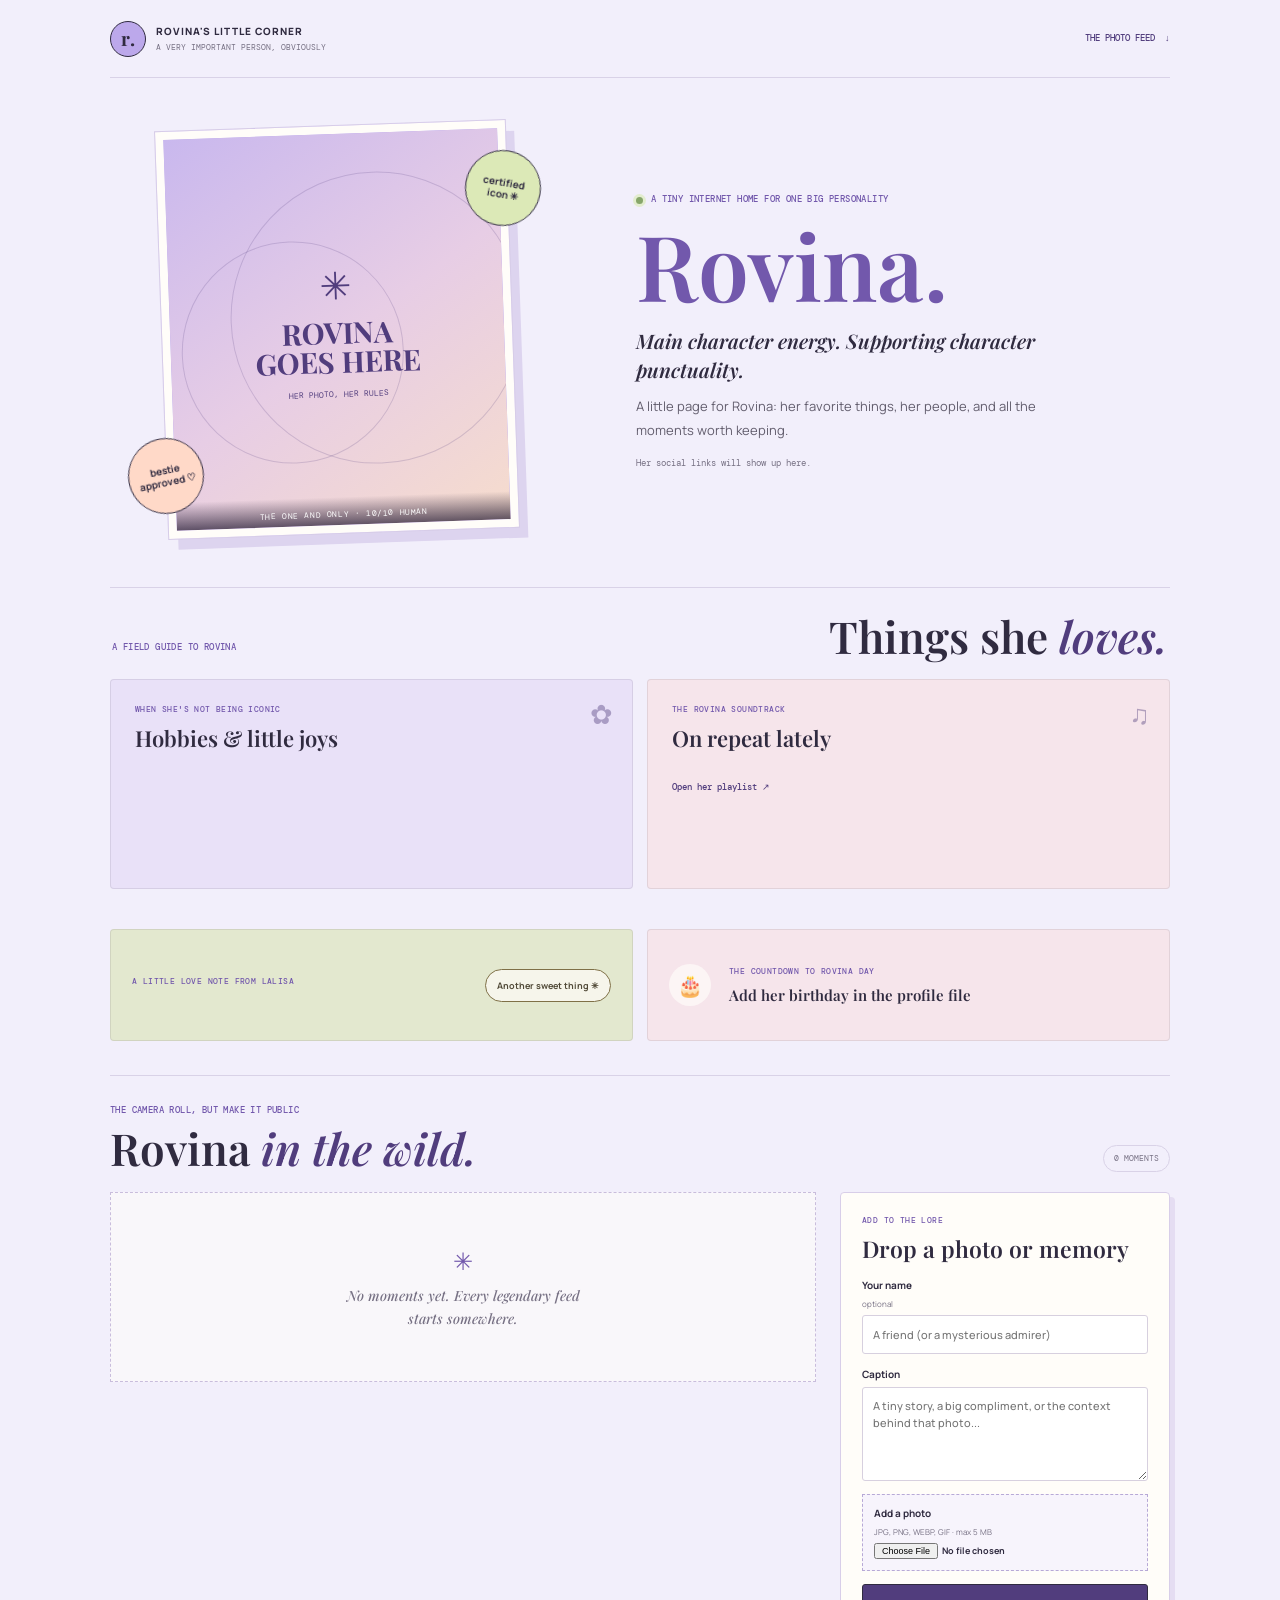
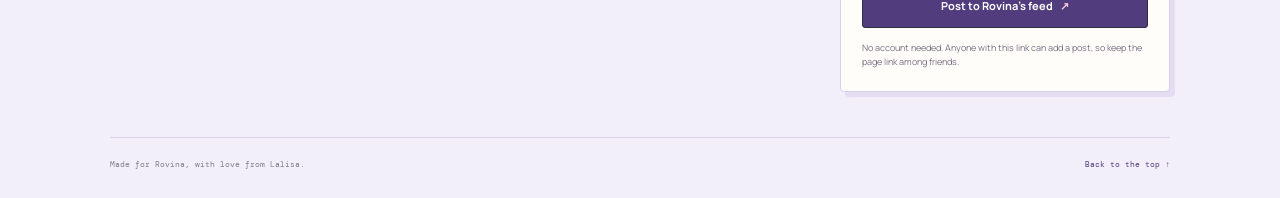
==== rovina.html @ 08b1cfab "Polish feed reaction and delete icons" ====
<!doctype html>
<html lang="en">
<head>
  <meta charset="utf-8">
  <meta name="viewport" content="width=device-width, initial-scale=1">
  <meta name="theme-color" content="#f2effb">
  <meta name="description" content="A little corner of the internet, all about Rovina.">
  <title>Rovina's Little Corner</title>
  <link rel="preconnect" href="https://fonts.googleapis.com">
  <link rel="preconnect" href="https://fonts.gstatic.com" crossorigin>
  <link href="https://fonts.googleapis.com/css2?family=DM+Mono:wght@400;500&family=Manrope:wght@400;500;600;700;800&family=Playfair+Display:ital,wght@0,600;0,700;1,600&display=swap" rel="stylesheet">
  <link rel="stylesheet" href="rovina.css?v=5">
</head>
<body>
  <header class="topbar wrap">
    <a class="brand" href="#top" aria-label="Rovina's Little Corner home">
      <span class="brand-mark" aria-hidden="true">r.</span>
      <span>ROVINA'S LITTLE CORNER<small>A VERY IMPORTANT PERSON, OBVIOUSLY</small></span>
    </a>
    <a class="top-link" href="#feed">THE PHOTO FEED <span aria-hidden="true">↓</span></a>
  </header>

  <main class="wrap" id="top">
    <section class="hero" aria-labelledby="rovina-name">
      <div class="portrait-column">
        <div class="portrait-frame">
          <img id="portrait" alt="A photo of Rovina" hidden>
          <div id="portrait-placeholder" class="portrait-placeholder" aria-hidden="true">
            <span class="portrait-spark">✳</span>
            <strong>ROVINA<br>GOES HERE</strong>
            <small>HER PHOTO, HER RULES</small>
          </div>
          <span class="photo-caption">THE ONE AND ONLY · 10/10 HUMAN</span>
        </div>
        <button class="sticker sticker-top" id="easter-egg" type="button" aria-label="Open a tiny surprise">certified<br>icon ✳</button>
        <span class="sticker sticker-bottom" aria-hidden="true">bestie<br>approved ♡</span>
      </div>

      <div class="hero-copy">
        <p class="eyebrow"><span class="eyebrow-dot"></span> A tiny internet home for one big personality</p>
        <h1 id="rovina-name"><span id="rovina-name-text">Rovina</span><span>.</span></h1>
        <p class="tagline" id="tagline">Main character energy. Supporting character punctuality.</p>
        <p class="about" id="about">A little page for Rovina: her favorite things, her people, and all the moments worth keeping.</p>
        <p class="birthplace" id="birthplace"></p>
        <nav class="social-links" id="social-links" aria-label="Rovina's social media"></nav>
        <p class="social-note" id="social-note">Her social links will show up here.</p>
      </div>
    </section>

    <section class="favorites" aria-label="Rovina's favorite things">
      <div class="section-heading">
        <p class="eyebrow">A FIELD GUIDE TO ROVINA</p>
        <h2>Things she <em>loves.</em></h2>
      </div>
      <article class="favorite-panel hobbies-panel">
        <span class="panel-icon" aria-hidden="true">✿</span>
        <p class="panel-kicker">WHEN SHE'S NOT BEING ICONIC</p>
        <h3>Hobbies & little joys</h3>
        <ul id="hobbies-list" class="tag-list"></ul>
      </article>
      <article class="favorite-panel music-panel">
        <span class="panel-icon" aria-hidden="true">♫</span>
        <p class="panel-kicker">THE ROVINA SOUNDTRACK</p>
        <h3>On repeat lately</h3>
        <ul id="music-list" class="music-list"></ul>
        <div class="spotify-embed" id="spotify-embed" hidden>
          <iframe id="spotify-player" title="Rovina's Spotify playlist" loading="lazy" allow="autoplay; clipboard-write; encrypted-media; fullscreen; picture-in-picture"></iframe>
        </div>
        <a id="playlist-link" class="playlist-link" hidden target="_blank" rel="noopener noreferrer">Open her playlist ↗</a>
      </article>
    </section>

    <section class="delight-row" aria-label="Rovina's daily fact and birthday">
      <article class="daily-fact">
        <div><p class="panel-kicker">A LITTLE LOVE NOTE FROM LALISA</p><p id="daily-fact-text" aria-live="polite"></p></div>
        <button class="fact-button" id="fact-button" type="button">Another sweet thing ✳</button>
      </article>
      <article class="birthday-card">
        <span class="birthday-icon" aria-hidden="true">🎂</span>
        <div><p class="panel-kicker">THE COUNTDOWN TO ROVINA DAY</p><p class="birthday-count" id="birthday-count">Add her birthday in the profile file</p></div>
      </article>
    </section>

    <section class="feed-section" id="feed" aria-labelledby="feed-heading">
      <div class="feed-heading-row">
        <div>
          <p class="eyebrow">THE CAMERA ROLL, BUT MAKE IT PUBLIC</p>
          <h2 id="feed-heading">Rovina <em>in the wild.</em></h2>
        </div>
        <span class="feed-count" id="feed-count">0 MOMENTS</span>
      </div>

      <div class="feed-layout">
        <div class="feed-list" id="feed-list" aria-live="polite">
          <div class="empty-feed" id="empty-feed">
            <span aria-hidden="true">✳</span>
            <p>No moments yet. Every legendary feed starts somewhere.</p>
          </div>
        </div>

        <form class="post-form" id="post-form">
          <p class="panel-kicker">ADD TO THE LORE</p>
          <h3>Drop a photo or memory</h3>
          <label>Your name <span class="optional">optional</span>
            <input name="display_name" maxlength="40" placeholder="A friend (or a mysterious admirer)">
          </label>
          <label>Caption
            <textarea name="message" rows="4" maxlength="600" placeholder="A tiny story, a big compliment, or the context behind that photo..."></textarea>
          </label>
          <label class="photo-picker">Add a photo <span class="optional">JPG, PNG, WEBP, GIF · max 5 MB</span>
            <input id="post-photo" type="file" accept="image/jpeg,image/png,image/webp,image/gif">
          </label>
          <div class="upload-preview" id="upload-preview" hidden>
            <img id="upload-preview-image" alt="Selected photo preview">
            <button class="remove-preview" id="remove-preview" type="button" aria-label="Remove selected photo">×</button>
          </div>
          <button class="post-button" id="post-button" type="submit">Post to Rovina's feed <span aria-hidden="true">↗</span></button>
          <p class="public-note">No account needed. Anyone with this link can add a post, so keep the page link among friends.</p>
        </form>
      </div>
    </section>
  </main>

  <footer class="wrap footer">
    <span>Made for Rovina, with love from Lalisa.</span>
    <a href="#top">Back to the top ↑</a>
  </footer>
  <div class="toast" id="toast" role="status" aria-live="polite"></div>
  <script type="module" src="rovina.js?v=10"></script>
</body>
</html>
---- rovina.css ----
:root {
  color-scheme: light;
  --ink: #302b40;
  --muted: #777184;
  --lilac: #e8e0f8;
  --lavender: #bca8eb;
  --purple: #7258ac;
  --plum: #513d7d;
  --paper: #fffdf9;
  --pink: #f4cadc;
  --peach: #ffd9c8;
  --lime: #dce9b7;
  --line: #ded8e7;
  --display: "Manrope", "Trebuchet MS", sans-serif;
  --serif: "Playfair Display", Georgia, serif;
  --mono: "DM Mono", "Courier New", monospace;
}

* { box-sizing: border-box; }
html { scroll-behavior: smooth; }
body {
  min-width: 320px;
  margin: 0;
  color: var(--ink);
  background-color: #f2effb;
  background-image: radial-gradient(#d6cbea 0.7px, transparent 0.7px);
  background-size: 20px 20px;
  font-family: var(--display);
  font-size: 14px;
}
button, input, textarea { font: inherit; }
button { color: inherit; }
a { color: inherit; }
.wrap { width: min(1060px, calc(100% - 42px)); margin-inline: auto; }

.topbar {
  min-height: 78px;
  display: flex;
  justify-content: space-between;
  align-items: center;
  gap: 20px;
  border-bottom: 1px solid #d9d2e7;
}
.brand { display: flex; align-items: center; gap: 10px; color: var(--ink); text-decoration: none; font-size: 10px; font-weight: 800; letter-spacing: 1px; }
.brand small { display: block; margin-top: 4px; color: var(--muted); font: 400 8px/1.4 var(--mono); letter-spacing: 0; }
.brand-mark { display: grid; width: 36px; height: 36px; place-items: center; border: 1px solid var(--ink); border-radius: 50%; background: var(--lavender); font: 700 19px/1 var(--serif); }
.top-link { color: var(--plum); font: 500 9px/1.4 var(--mono); text-decoration: none; }
.top-link span { margin-left: 5px; }

.hero {
  min-height: 475px;
  display: grid;
  grid-template-columns: minmax(270px, .88fr) 1.12fr;
  gap: clamp(40px, 8vw, 100px);
  align-items: center;
  padding: 48px 28px 54px;
}
.portrait-column { position: relative; width: min(100%, 350px); margin-inline: auto; }
.portrait-frame { position: relative; aspect-ratio: 4 / 4.65; overflow: hidden; border: 8px solid var(--paper); background: var(--lavender); box-shadow: 0 0 0 1px #d7cde8, 9px 11px 0 #ddd4ef; transform: rotate(-2deg); }
.portrait-frame img { width: 100%; height: 100%; object-fit: contain; background: var(--lavender); }
.portrait-placeholder { position: absolute; inset: 0; display: flex; flex-direction: column; justify-content: center; align-items: center; overflow: hidden; background: linear-gradient(145deg, #c9b8ee 0%, #e7cde5 52%, #f6dccd 100%); color: var(--plum); text-align: center; }
.portrait-placeholder[hidden] { display: none; }
.portrait-placeholder::before, .portrait-placeholder::after { position: absolute; width: 220px; height: 220px; border: 1px solid rgba(81,61,125,.2); border-radius: 50%; content: ""; }
.portrait-placeholder::before { transform: translate(-45px, 22px); }
.portrait-placeholder::after { width: 290px; height: 290px; transform: translate(40px, -10px); }
.portrait-spark { z-index: 1; margin-bottom: 8px; font-size: 38px; }
.portrait-placeholder strong { z-index: 1; font: 700 29px/.98 var(--serif); }
.portrait-placeholder small { z-index: 1; margin-top: 14px; font: 400 8px/1.4 var(--mono); }
.photo-caption { position: absolute; right: 0; bottom: 0; left: 0; padding: 12px 5px 5px; background: linear-gradient(transparent, rgba(28,20,46,.68)); color: #fff; font: 400 8px/1.4 var(--mono); letter-spacing: .6px; text-align: center; }
.sticker { position: absolute; z-index: 2; display: grid; place-content: center; width: 76px; height: 76px; border: 1px solid var(--ink); border-radius: 50%; font: 700 10px/1.2 var(--display); text-align: center; }
.sticker-top { top: 24px; right: -29px; transform: rotate(10deg); background: var(--lime); }
.sticker-bottom { bottom: 19px; left: -34px; transform: rotate(-12deg); background: var(--peach); }
.hero-copy { padding-top: 5px; }
.eyebrow, .panel-kicker { color: var(--purple); font: 500 9px/1.5 var(--mono); letter-spacing: .4px; text-transform: uppercase; }
.eyebrow { display: flex; align-items: center; gap: 8px; margin: 0 0 13px; }
.eyebrow-dot { width: 7px; height: 7px; border-radius: 50%; background: #87a66a; box-shadow: 0 0 0 3px #e3edcf; }
h1 { margin: 0; font: 600 clamp(58px, 8vw, 91px)/.98 var(--serif); letter-spacing: 0; }
h1 span { color: var(--purple); }
.tagline { margin: 17px 0 11px; font: italic 600 20px/1.45 var(--serif); }
.about { max-width: 460px; margin: 0; color: #625d6d; font-size: 13px; line-height: 1.8; }
.birthplace { margin: 12px 0 0; color: var(--muted); font: 400 9px/1.5 var(--mono); }
.social-links { display: flex; flex-wrap: wrap; gap: 8px; margin-top: 20px; }
.social-links:empty { display: none; }
.social-link { padding: 7px 11px; border: 1px solid #d8cee9; border-radius: 99px; background: rgba(255,253,249,.78); color: var(--plum); font: 500 9px/1.3 var(--mono); text-decoration: none; transition: background-color 120ms ease, border-color 120ms ease; }
.social-link:hover { border-color: var(--purple); background: var(--lilac); }
.social-note { margin: 15px 0 0; color: var(--muted); font: 400 9px/1.5 var(--mono); }

.favorites { display: grid; grid-template-columns: repeat(2, minmax(0, 1fr)); gap: 14px; padding: 24px 0 40px; border-top: 1px solid #d9d2e7; }
.section-heading { grid-column: 1 / -1; display: flex; justify-content: space-between; align-items: end; gap: 15px; padding: 0 2px 5px; }
.section-heading .eyebrow { margin-bottom: 6px; }
.section-heading h2, .feed-heading-row h2 { margin: 0; font: 600 clamp(30px, 5vw, 44px)/1.1 var(--serif); }
.section-heading h2 em, .feed-heading-row h2 em { color: var(--plum); font-weight: 600; }
.favorite-panel { position: relative; min-height: 210px; padding: 23px 24px; overflow: hidden; border: 1px solid rgba(48,43,64,.1); border-radius: 4px; }
.hobbies-panel { background: #e9e1f8; }
.music-panel { background: #f6e5eb; }
.panel-icon { position: absolute; top: 15px; right: 19px; color: rgba(81,61,125,.42); font-size: 27px; }
.panel-kicker { margin: 0; font-size: 8px; }
.favorite-panel h3, .post-form h3 { margin: 10px 0 16px; font: 600 22px/1.2 var(--serif); }
.tag-list, .music-list { display: flex; flex-wrap: wrap; gap: 8px; margin: 0; padding: 0; list-style: none; }
.hobby-tag { padding: 7px 10px; border: 1px solid rgba(81,61,125,.22); border-radius: 99px; background: rgba(255,253,249,.64); color: #51436e; font-size: 10px; line-height: 1.4; }
.music-list { display: grid; gap: 9px; }
.music-item { display: flex; justify-content: space-between; gap: 12px; padding-bottom: 8px; border-bottom: 1px solid rgba(81,61,125,.13); font-size: 10px; }
.music-play-button { padding: 0; border: 0; background: transparent; color: var(--ink); cursor: pointer; font-size: 10px; font-weight: 700; text-align: left; }
.music-play-button::before { content: "▶"; margin-right: 7px; color: var(--purple); font-size: 8px; }
.music-play-button:hover { color: var(--plum); text-decoration: underline; text-underline-offset: 3px; }
.music-play-button[aria-pressed="true"]::before { content: "♫"; }
.music-item span { color: var(--muted); text-align: right; }
.playlist-link { display: inline-block; margin-top: 13px; color: var(--plum); font: 500 9px/1.4 var(--mono); text-underline-offset: 3px; }
.spotify-embed { margin-top: 14px; overflow: hidden; border-radius: 8px; }
.spotify-embed[hidden] { display: none; }
.spotify-embed iframe { display: block; width: 100%; height: 152px; border: 0; }
.delight-row { display: grid; grid-template-columns: 1fr 1fr; gap: 14px; padding: 0 0 34px; }
.daily-fact, .birthday-card { min-height: 112px; display: flex; justify-content: space-between; align-items: center; gap: 18px; padding: 18px 21px; border: 1px solid rgba(48,43,64,.1); border-radius: 4px; }
.daily-fact { background: #e3e8cf; }
.birthday-card { justify-content: flex-start; background: #f6e5eb; }
.daily-fact .panel-kicker, .birthday-card .panel-kicker { margin-bottom: 8px; }
#daily-fact-text { margin: 0; font: italic 600 15px/1.5 var(--serif); }
.fact-button { flex: 0 0 auto; padding: 9px 11px; border: 1px solid #7f7047; border-radius: 99px; background: rgba(255,253,249,.68); color: #514a38; cursor: pointer; font-size: 9px; font-weight: 700; }
.fact-button:hover { background: #fffdf9; }
.birthday-icon { display: grid; width: 42px; height: 42px; flex: 0 0 42px; place-items: center; border-radius: 50%; background: rgba(255,253,249,.7); font-size: 21px; }
.birthday-count { margin: 0; font: 600 15px/1.4 var(--serif); }

.feed-section { padding: 28px 0 45px; border-top: 1px solid #d9d2e7; }
.feed-heading-row { display: flex; justify-content: space-between; align-items: end; gap: 16px; margin-bottom: 20px; }
.feed-heading-row .eyebrow { margin-bottom: 6px; }
.feed-count { padding: 7px 10px; border: 1px solid #d9d2e7; border-radius: 99px; color: var(--muted); font: 400 8px/1.4 var(--mono); white-space: nowrap; }
.feed-layout { display: grid; grid-template-columns: minmax(0, 1fr) 330px; gap: 24px; align-items: start; }
.feed-list { display: grid; grid-template-columns: repeat(2, minmax(0, 1fr)); gap: 13px; }
.empty-feed { grid-column: 1 / -1; min-height: 190px; display: grid; place-content: center; justify-items: center; padding: 22px; border: 1px dashed #c9bddc; background: rgba(255,253,249,.56); color: var(--muted); text-align: center; }
.empty-feed span { color: var(--purple); font-size: 24px; }
.empty-feed p { max-width: 270px; margin: 8px 0 0; font: italic 500 14px/1.6 var(--serif); }
.feed-card { overflow: hidden; border: 1px solid #ded8e7; border-radius: 4px; background: var(--paper); animation: arrive 300ms ease-out both; }
.post-meta { display: flex; justify-content: space-between; align-items: center; gap: 10px; padding: 13px 14px 10px; }
.post-meta strong { font-size: 10px; }
.post-meta time { color: var(--muted); font: 400 8px/1.4 var(--mono); }
.post-message { margin: 0; padding: 0 14px 12px; color: #5d5868; font-size: 11px; line-height: 1.7; white-space: pre-line; }
.post-image { display: block; width: 100%; max-height: 340px; object-fit: cover; background: var(--lilac); }
.post-footer { display: flex; justify-content: flex-end; align-items: center; gap: 8px; padding: 9px 12px 11px; }
.reaction-button { display: inline-flex; min-height: 30px; align-items: center; gap: 6px; padding: 5px 9px; border: 1px solid #e3d4ed; border-radius: 99px; background: #fff8fc; color: #a34f79; cursor: pointer; font: 500 10px/1 var(--mono); transition: background-color 120ms ease, border-color 120ms ease; }
.reaction-button:hover, .reaction-button.reacted { background: #f7dce8; }
.reaction-button:disabled { cursor: default; }
.reaction-button .lucide, .delete-post-button .lucide { width: 14px; height: 14px; stroke-width: 2; }
.reaction-button[aria-pressed="true"] .lucide-heart { fill: currentColor; }
.post-controls { display: inline-flex; align-items: center; gap: 7px; }
.delete-post-button { display: grid; width: 32px; height: 32px; place-items: center; padding: 0; border: 1px solid #eadde1; border-radius: 9px; background: #fffdfd; color: #956c79; cursor: pointer; transition: color 120ms ease, border-color 120ms ease, background-color 120ms ease; }
.delete-post-button:hover { border-color: #d9aeb8; background: #f9e9ed; color: #9e4357; }
.delete-post-button:disabled { cursor: wait; opacity: .65; }
.reaction-button:focus-visible, .delete-post-button:focus-visible { outline: 2px solid var(--purple); outline-offset: 2px; }

.post-form { position: sticky; top: 18px; display: grid; gap: 13px; padding: 21px; border: 1px solid #d8cee9; border-radius: 4px; background: #fffdf9; box-shadow: 5px 5px 0 #e5ddf2; }
.post-form h3 { margin: -4px 0 2px; font-size: 23px; }
.post-form label { display: grid; gap: 6px; font-size: 10px; font-weight: 700; }
.optional { color: var(--muted); font-size: 8px; font-weight: 400; }
.post-form input:not([type="file"]), .post-form textarea { width: 100%; min-height: 39px; padding: 9px 10px; border: 1px solid #d7d0df; border-radius: 3px; outline: 0; background: #fff; color: var(--ink); font-size: 11px; font-weight: 500; }
.post-form textarea { min-height: 94px; resize: vertical; line-height: 1.55; }
.post-form input:focus, .post-form textarea:focus { border-color: var(--purple); box-shadow: 0 0 0 3px #eee8f9; }
.photo-picker { padding: 11px; border: 1px dashed #b7a9d6; background: #f7f4fc; }
.photo-picker input { max-width: 100%; font-size: 9px; }
.upload-preview { position: relative; max-height: 190px; overflow: hidden; border: 1px solid var(--line); background: var(--lilac); }
.upload-preview[hidden] { display: none; }
.upload-preview img { display: block; width: 100%; max-height: 190px; object-fit: cover; }
.remove-preview { position: absolute; top: 7px; right: 7px; display: grid; width: 28px; height: 28px; place-items: center; border: 1px solid var(--ink); border-radius: 50%; background: var(--paper); cursor: pointer; font-size: 18px; line-height: 1; }
.post-button { min-height: 44px; padding: 10px 14px; border: 1px solid var(--ink); border-radius: 3px; background: var(--plum); color: #fff; cursor: pointer; font-size: 11px; font-weight: 700; transition: background-color 140ms ease, transform 140ms ease; }
.post-button:hover { transform: translateY(-1px); background: var(--purple); }
.post-button:disabled { cursor: wait; opacity: .7; }
.post-button span { margin-left: 5px; color: var(--pink); }
.public-note { margin: 0; color: var(--muted); font-size: 9px; line-height: 1.6; }
.footer { display: flex; justify-content: space-between; gap: 18px; padding: 20px 0 28px; border-top: 1px solid #d9d2e7; color: #817b8b; font: 400 8px/1.5 var(--mono); }
.footer a { color: var(--plum); text-decoration: none; }
.toast { position: fixed; z-index: 5; right: 18px; bottom: 18px; max-width: calc(100% - 36px); padding: 12px 16px; transform: translateY(14px); border: 1px solid var(--ink); border-radius: 3px; background: var(--ink); color: #fff; opacity: 0; pointer-events: none; transition: opacity 160ms ease, transform 160ms ease; font-size: 11px; box-shadow: 0 6px 22px rgba(32,22,47,.2); }
.toast.show { transform: translateY(0); opacity: 1; }
@keyframes arrive { from { opacity: 0; transform: translateY(8px); } to { opacity: 1; transform: translateY(0); } }

@media (max-width: 820px) {
  .hero { gap: 45px; padding-inline: 10px; }
  .feed-layout { grid-template-columns: minmax(0, 1fr) 290px; gap: 16px; }
  .feed-list { grid-template-columns: 1fr; }
}
@media (max-width: 620px) {
  .wrap { width: min(100% - 30px, 520px); }
  .topbar { min-height: 68px; }
  .brand { gap: 8px; font-size: 8px; letter-spacing: .6px; }
  .brand-mark { width: 32px; height: 32px; }
  .brand small { font-size: 7px; }
  .top-link { font-size: 8px; }
  .hero { grid-template-columns: 1fr; gap: 37px; padding: 34px 6px 42px; }
  .portrait-column { width: min(78%, 310px); }
  .hero-copy { padding-inline: 5px; }
  h1 { font-size: clamp(60px, 16vw, 82px); }
  .tagline { font-size: 18px; }
  .favorites { grid-template-columns: 1fr; gap: 11px; padding: 22px 0 30px; }
  .section-heading { grid-column: 1; display: block; }
  .favorite-panel { min-height: 185px; padding: 19px; }
  .feed-section { padding: 25px 0 32px; }
  .feed-heading-row { align-items: flex-start; }
  .feed-count { margin-top: 10px; }
  .feed-layout { grid-template-columns: 1fr; }
  .post-form { position: static; grid-row: 1; }
  .feed-list { grid-template-columns: repeat(2, minmax(0, 1fr)); }
  .delight-row { grid-template-columns: 1fr; gap: 10px; padding-bottom: 26px; }
  .daily-fact, .birthday-card { min-height: 98px; padding: 15px; }
  .footer { flex-direction: column; gap: 8px; }
}
@media (max-width: 400px) {
  .feed-list { grid-template-columns: 1fr; }
  .feed-count { font-size: 7px; }
  .section-heading h2, .feed-heading-row h2 { font-size: 30px; }
}
@media (prefers-reduced-motion: reduce) {
  *, *::before, *::after { scroll-behavior: auto !important; animation-duration: .01ms !important; transition-duration: .01ms !important; }
}
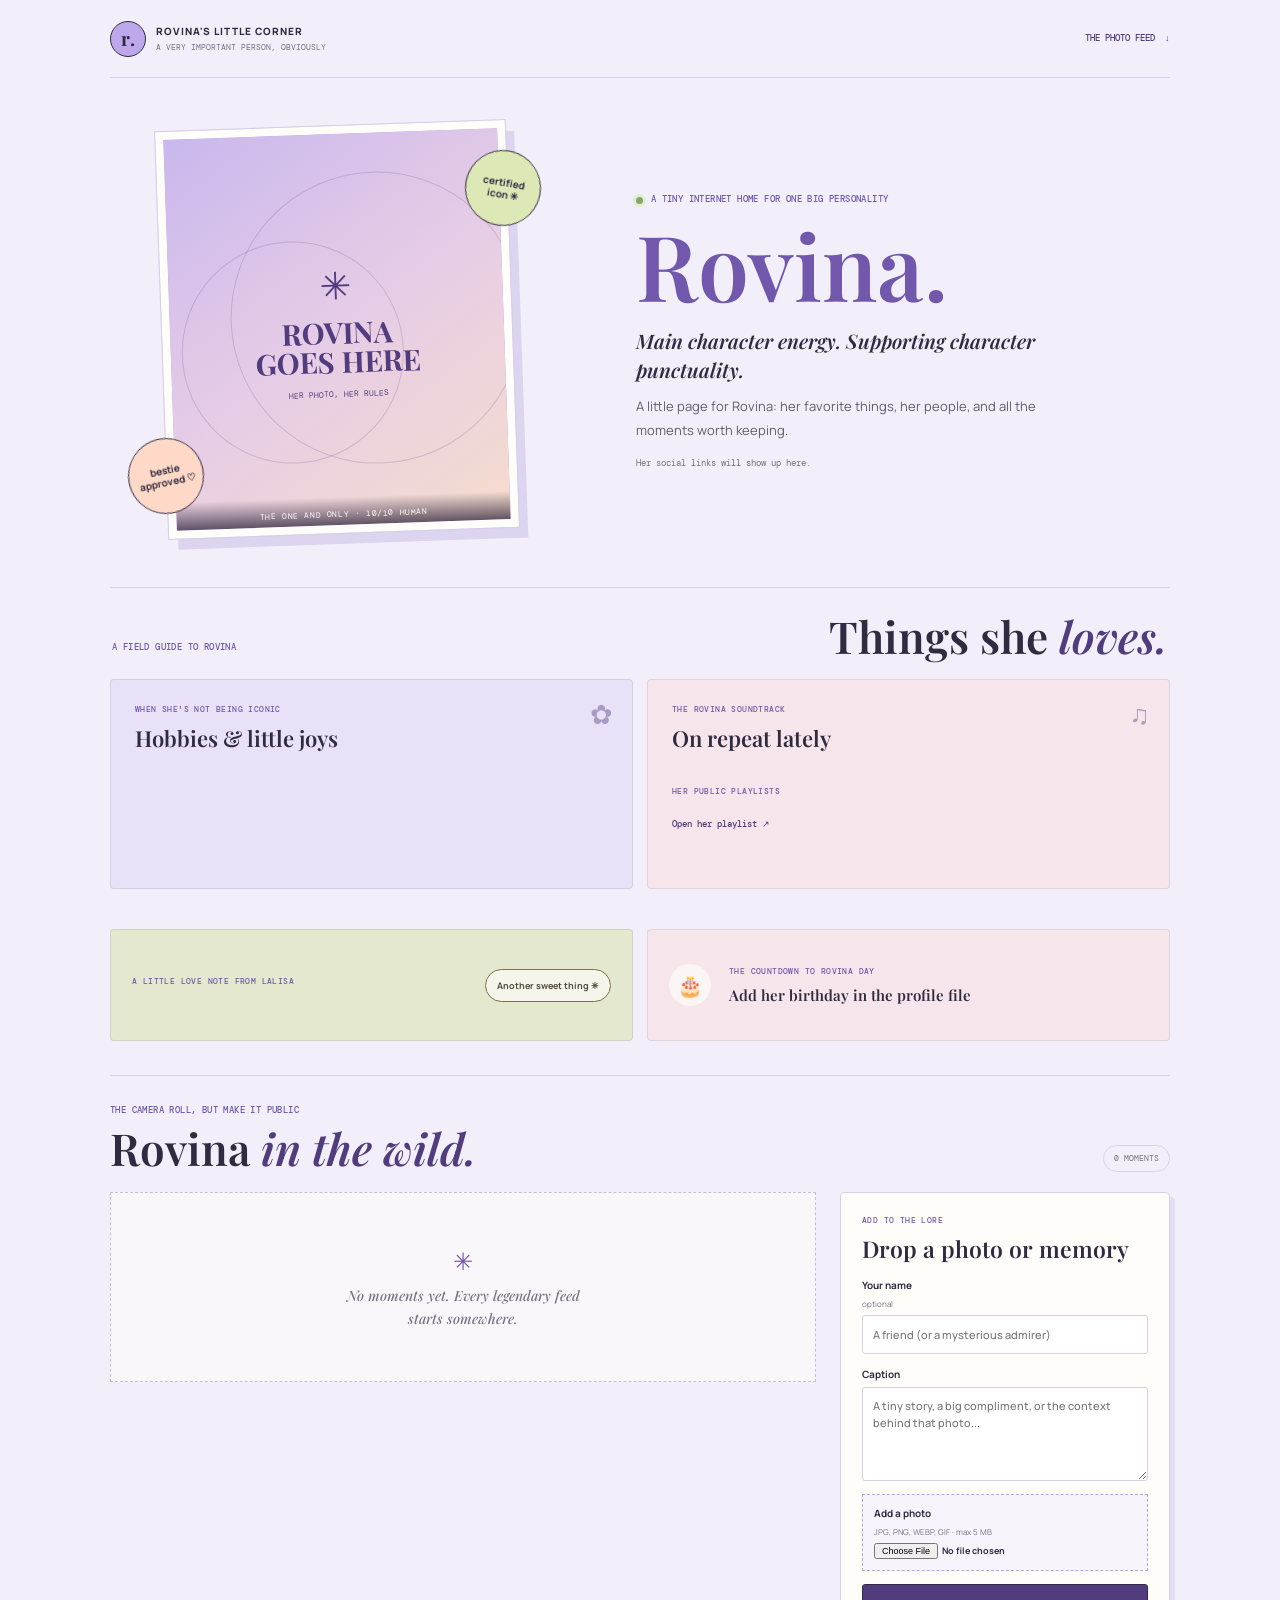
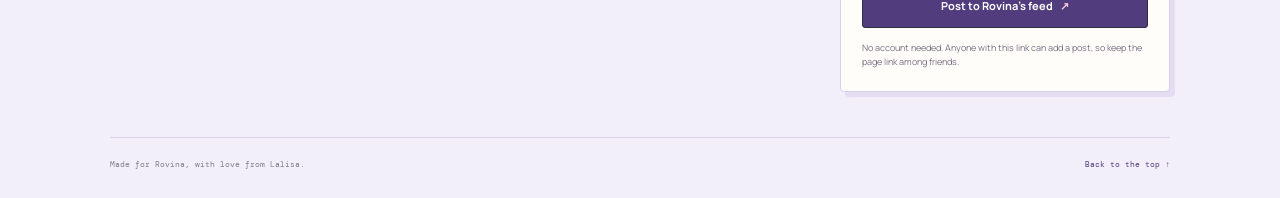
==== commit a06a3281: "Add Rovina's Spotify playlists" ====
--- a/rovina.html
+++ b/rovina.html
@@ -9,7 +9,7 @@
   <link rel="preconnect" href="https://fonts.googleapis.com">
   <link rel="preconnect" href="https://fonts.gstatic.com" crossorigin>
   <link href="https://fonts.googleapis.com/css2?family=DM+Mono:wght@400;500&family=Manrope:wght@400;500;600;700;800&family=Playfair+Display:ital,wght@0,600;0,700;1,600&display=swap" rel="stylesheet">
-  <link rel="stylesheet" href="rovina.css?v=5">
+  <link rel="stylesheet" href="rovina.css?v=7">
 </head>
 <body>
   <header class="topbar wrap">
@@ -63,8 +63,12 @@
         <p class="panel-kicker">THE ROVINA SOUNDTRACK</p>
         <h3>On repeat lately</h3>
         <ul id="music-list" class="music-list"></ul>
+        <div class="playlist-library">
+          <p class="panel-kicker">HER PUBLIC PLAYLISTS</p>
+          <ul id="spotify-playlist-list" class="spotify-playlist-list"></ul>
+        </div>
         <div class="spotify-embed" id="spotify-embed" hidden>
-          <iframe id="spotify-player" title="Rovina's Spotify playlist" loading="lazy" allow="autoplay; clipboard-write; encrypted-media; fullscreen; picture-in-picture"></iframe>
+          <iframe id="spotify-player" title="Rovina's Spotify player" loading="lazy" allow="autoplay; clipboard-write; encrypted-media; fullscreen; picture-in-picture"></iframe>
         </div>
         <a id="playlist-link" class="playlist-link" hidden target="_blank" rel="noopener noreferrer">Open her playlist ↗</a>
       </article>
@@ -126,6 +130,6 @@
     <a href="#top">Back to the top ↑</a>
   </footer>
   <div class="toast" id="toast" role="status" aria-live="polite"></div>
-  <script type="module" src="rovina.js?v=10"></script>
+  <script type="module" src="rovina.js?v=11"></script>
 </body>
 </html>
--- a/rovina.css
+++ b/rovina.css
@@ -105,6 +105,13 @@
 .music-play-button:hover { color: var(--plum); text-decoration: underline; text-underline-offset: 3px; }
 .music-play-button[aria-pressed="true"]::before { content: "♫"; }
 .music-item span { color: var(--muted); text-align: right; }
+.playlist-library { margin-top: 17px; }
+.playlist-library .panel-kicker { margin-bottom: 8px; }
+.spotify-playlist-list { display: flex; flex-wrap: wrap; gap: 6px; margin: 0; padding: 0; list-style: none; }
+.spotify-playlist-item { margin: 0; }
+.playlist-play-button { max-width: 100%; padding: 6px 9px; border: 1px solid #d8cee9; border-radius: 99px; background: rgba(255,253,249,.8); color: var(--plum); cursor: pointer; font: 500 8px/1.35 var(--mono); overflow-wrap: anywhere; }
+.playlist-play-button::before { content: "▶"; margin-right: 5px; color: var(--purple); font-size: 7px; }
+.playlist-play-button:hover, .playlist-play-button[aria-pressed="true"] { border-color: var(--purple); background: var(--lilac); }
 .playlist-link { display: inline-block; margin-top: 13px; color: var(--plum); font: 500 9px/1.4 var(--mono); text-underline-offset: 3px; }
 .spotify-embed { margin-top: 14px; overflow: hidden; border-radius: 8px; }
 .spotify-embed[hidden] { display: none; }
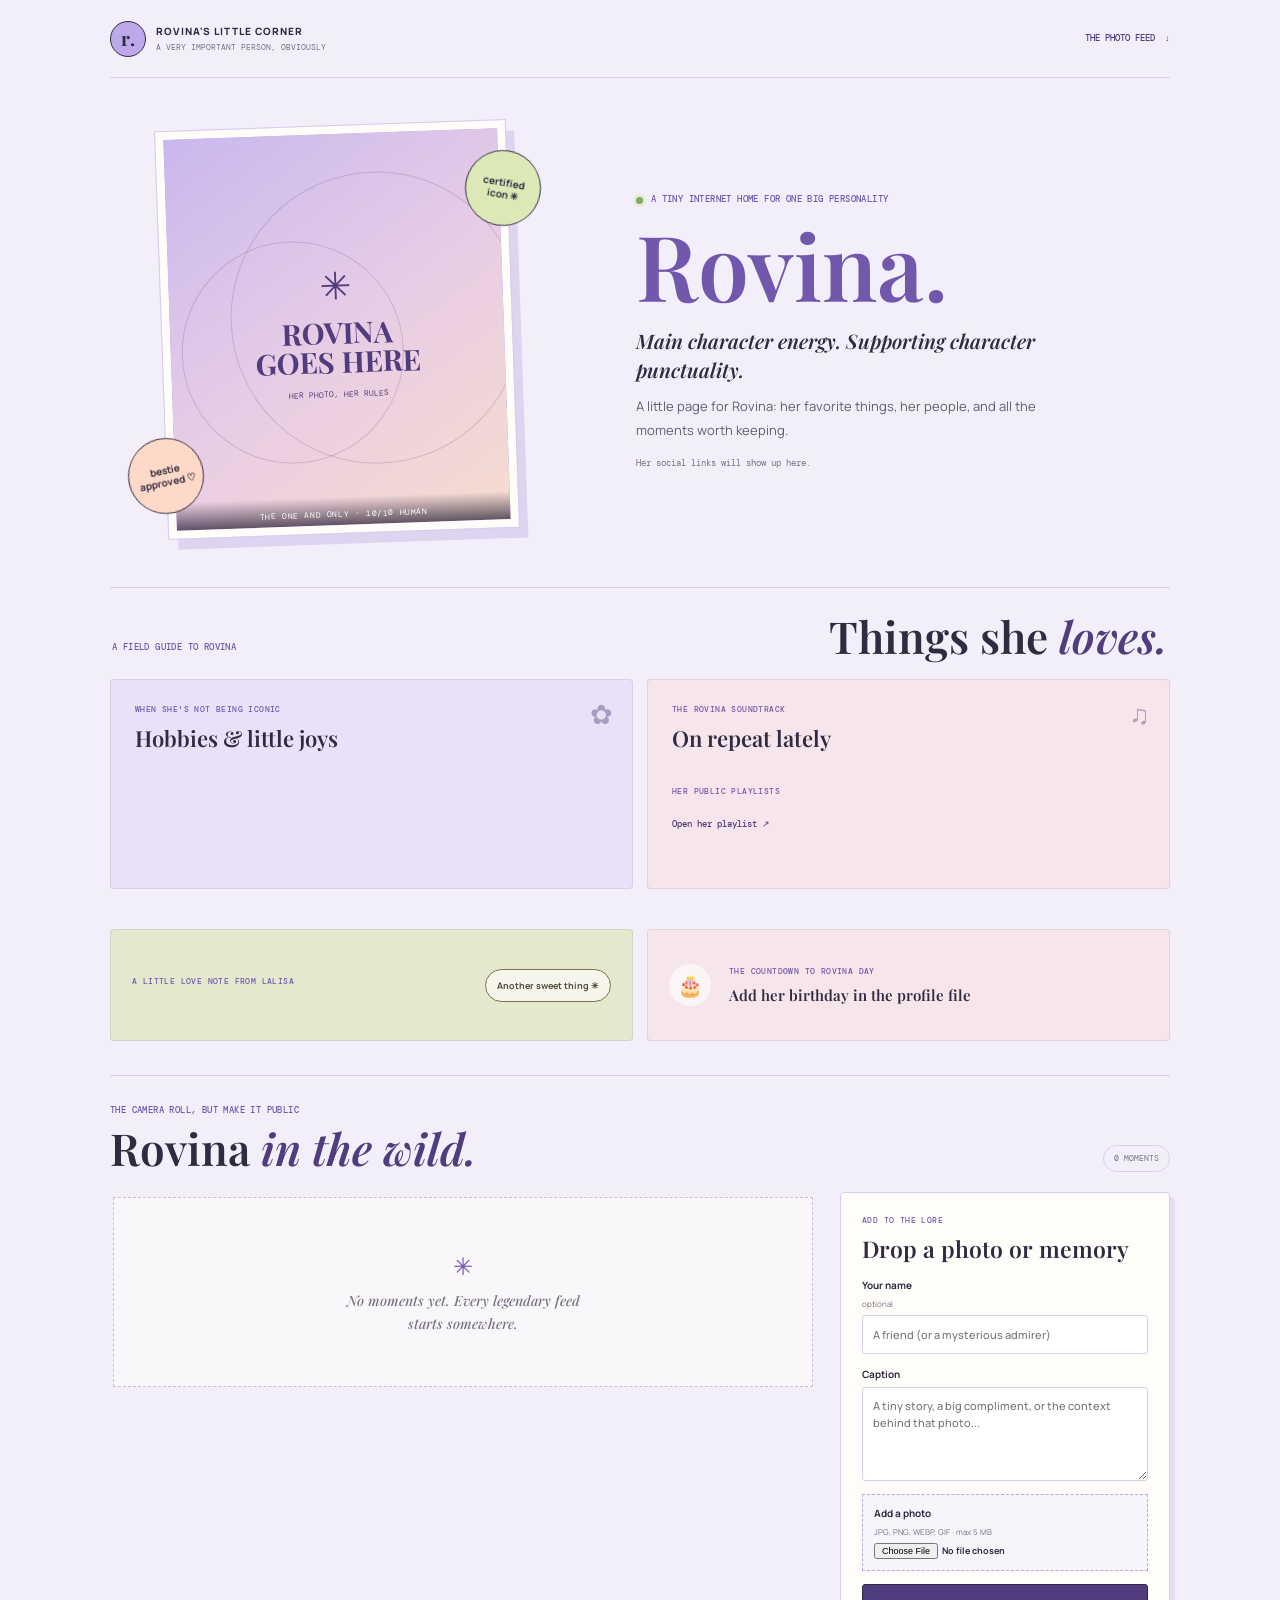
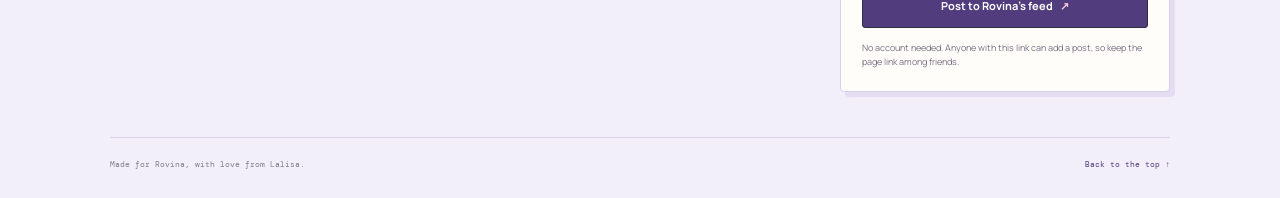
==== commit fa830f41: "Style feed as scrapbook polaroids" ====
--- a/rovina.html
+++ b/rovina.html
@@ -9,7 +9,7 @@
   <link rel="preconnect" href="https://fonts.googleapis.com">
   <link rel="preconnect" href="https://fonts.gstatic.com" crossorigin>
   <link href="https://fonts.googleapis.com/css2?family=DM+Mono:wght@400;500&family=Manrope:wght@400;500;600;700;800&family=Playfair+Display:ital,wght@0,600;0,700;1,600&display=swap" rel="stylesheet">
-  <link rel="stylesheet" href="rovina.css?v=7">
+  <link rel="stylesheet" href="rovina.css?v=9">
 </head>
 <body>
   <header class="topbar wrap">
--- a/rovina.css
+++ b/rovina.css
@@ -132,17 +132,21 @@
 .feed-heading-row .eyebrow { margin-bottom: 6px; }
 .feed-count { padding: 7px 10px; border: 1px solid #d9d2e7; border-radius: 99px; color: var(--muted); font: 400 8px/1.4 var(--mono); white-space: nowrap; }
 .feed-layout { display: grid; grid-template-columns: minmax(0, 1fr) 330px; gap: 24px; align-items: start; }
-.feed-list { display: grid; grid-template-columns: repeat(2, minmax(0, 1fr)); gap: 13px; }
+.feed-list { display: grid; grid-template-columns: repeat(2, minmax(0, 1fr)); gap: 22px 19px; padding: 5px 3px 10px; }
 .empty-feed { grid-column: 1 / -1; min-height: 190px; display: grid; place-content: center; justify-items: center; padding: 22px; border: 1px dashed #c9bddc; background: rgba(255,253,249,.56); color: var(--muted); text-align: center; }
 .empty-feed span { color: var(--purple); font-size: 24px; }
 .empty-feed p { max-width: 270px; margin: 8px 0 0; font: italic 500 14px/1.6 var(--serif); }
-.feed-card { overflow: hidden; border: 1px solid #ded8e7; border-radius: 4px; background: var(--paper); animation: arrive 300ms ease-out both; }
-.post-meta { display: flex; justify-content: space-between; align-items: center; gap: 10px; padding: 13px 14px 10px; }
+.feed-card { position: relative; overflow: visible; padding: 10px 10px 8px; border: 1px solid #e4dfeb; border-radius: 2px; background: #fffefa; box-shadow: 0 3px 9px rgba(48,43,64,.12); animation: scrapbook-arrive 300ms ease-out both; transform: rotate(-1.2deg); transition: transform 160ms ease, box-shadow 160ms ease; }
+.feed-card:nth-child(even) { transform: rotate(1.25deg); background: #fffdfb; }
+.feed-card::before { position: absolute; z-index: 1; top: -8px; left: calc(50% - 24px); width: 48px; height: 15px; transform: rotate(-3deg); background: rgba(244,202,220,.72); box-shadow: 0 1px 2px rgba(48,43,64,.08); content: ""; }
+.feed-card:nth-child(even)::before { transform: rotate(4deg); background: rgba(188,168,235,.52); }
+.feed-card:hover { z-index: 2; transform: translateY(-3px) rotate(0); box-shadow: 0 8px 18px rgba(48,43,64,.15); }
+.post-meta { display: flex; justify-content: space-between; align-items: center; gap: 10px; padding: 4px 3px 10px; }
 .post-meta strong { font-size: 10px; }
 .post-meta time { color: var(--muted); font: 400 8px/1.4 var(--mono); }
-.post-message { margin: 0; padding: 0 14px 12px; color: #5d5868; font-size: 11px; line-height: 1.7; white-space: pre-line; }
-.post-image { display: block; width: 100%; max-height: 340px; object-fit: cover; background: var(--lilac); }
-.post-footer { display: flex; justify-content: flex-end; align-items: center; gap: 8px; padding: 9px 12px 11px; }
+.post-message { margin: 0; padding: 10px 4px 11px; color: #5d5868; font: italic 500 12px/1.6 var(--serif); white-space: pre-line; }
+.post-image { display: block; width: 100%; max-height: 360px; height: auto; object-fit: contain; background: #eee9f5; }
+.post-footer { display: flex; justify-content: flex-end; align-items: center; gap: 8px; padding: 10px 2px 1px; border-top: 1px solid #f0edf3; }
 .reaction-button { display: inline-flex; min-height: 30px; align-items: center; gap: 6px; padding: 5px 9px; border: 1px solid #e3d4ed; border-radius: 99px; background: #fff8fc; color: #a34f79; cursor: pointer; font: 500 10px/1 var(--mono); transition: background-color 120ms ease, border-color 120ms ease; }
 .reaction-button:hover, .reaction-button.reacted { background: #f7dce8; }
 .reaction-button:disabled { cursor: default; }
@@ -153,6 +157,8 @@
 .delete-post-button:hover { border-color: #d9aeb8; background: #f9e9ed; color: #9e4357; }
 .delete-post-button:disabled { cursor: wait; opacity: .65; }
 .reaction-button:focus-visible, .delete-post-button:focus-visible { outline: 2px solid var(--purple); outline-offset: 2px; }
+
+@keyframes scrapbook-arrive { from { opacity: 0; scale: .97; } to { opacity: 1; scale: 1; } }
 
 .post-form { position: sticky; top: 18px; display: grid; gap: 13px; padding: 21px; border: 1px solid #d8cee9; border-radius: 4px; background: #fffdf9; box-shadow: 5px 5px 0 #e5ddf2; }
 .post-form h3 { margin: -4px 0 2px; font-size: 23px; }
@@ -203,7 +209,7 @@
   .feed-count { margin-top: 10px; }
   .feed-layout { grid-template-columns: 1fr; }
   .post-form { position: static; grid-row: 1; }
-  .feed-list { grid-template-columns: repeat(2, minmax(0, 1fr)); }
+  .feed-list { grid-template-columns: repeat(2, minmax(0, 1fr)); gap: 18px 13px; }
   .delight-row { grid-template-columns: 1fr; gap: 10px; padding-bottom: 26px; }
   .daily-fact, .birthday-card { min-height: 98px; padding: 15px; }
   .footer { flex-direction: column; gap: 8px; }
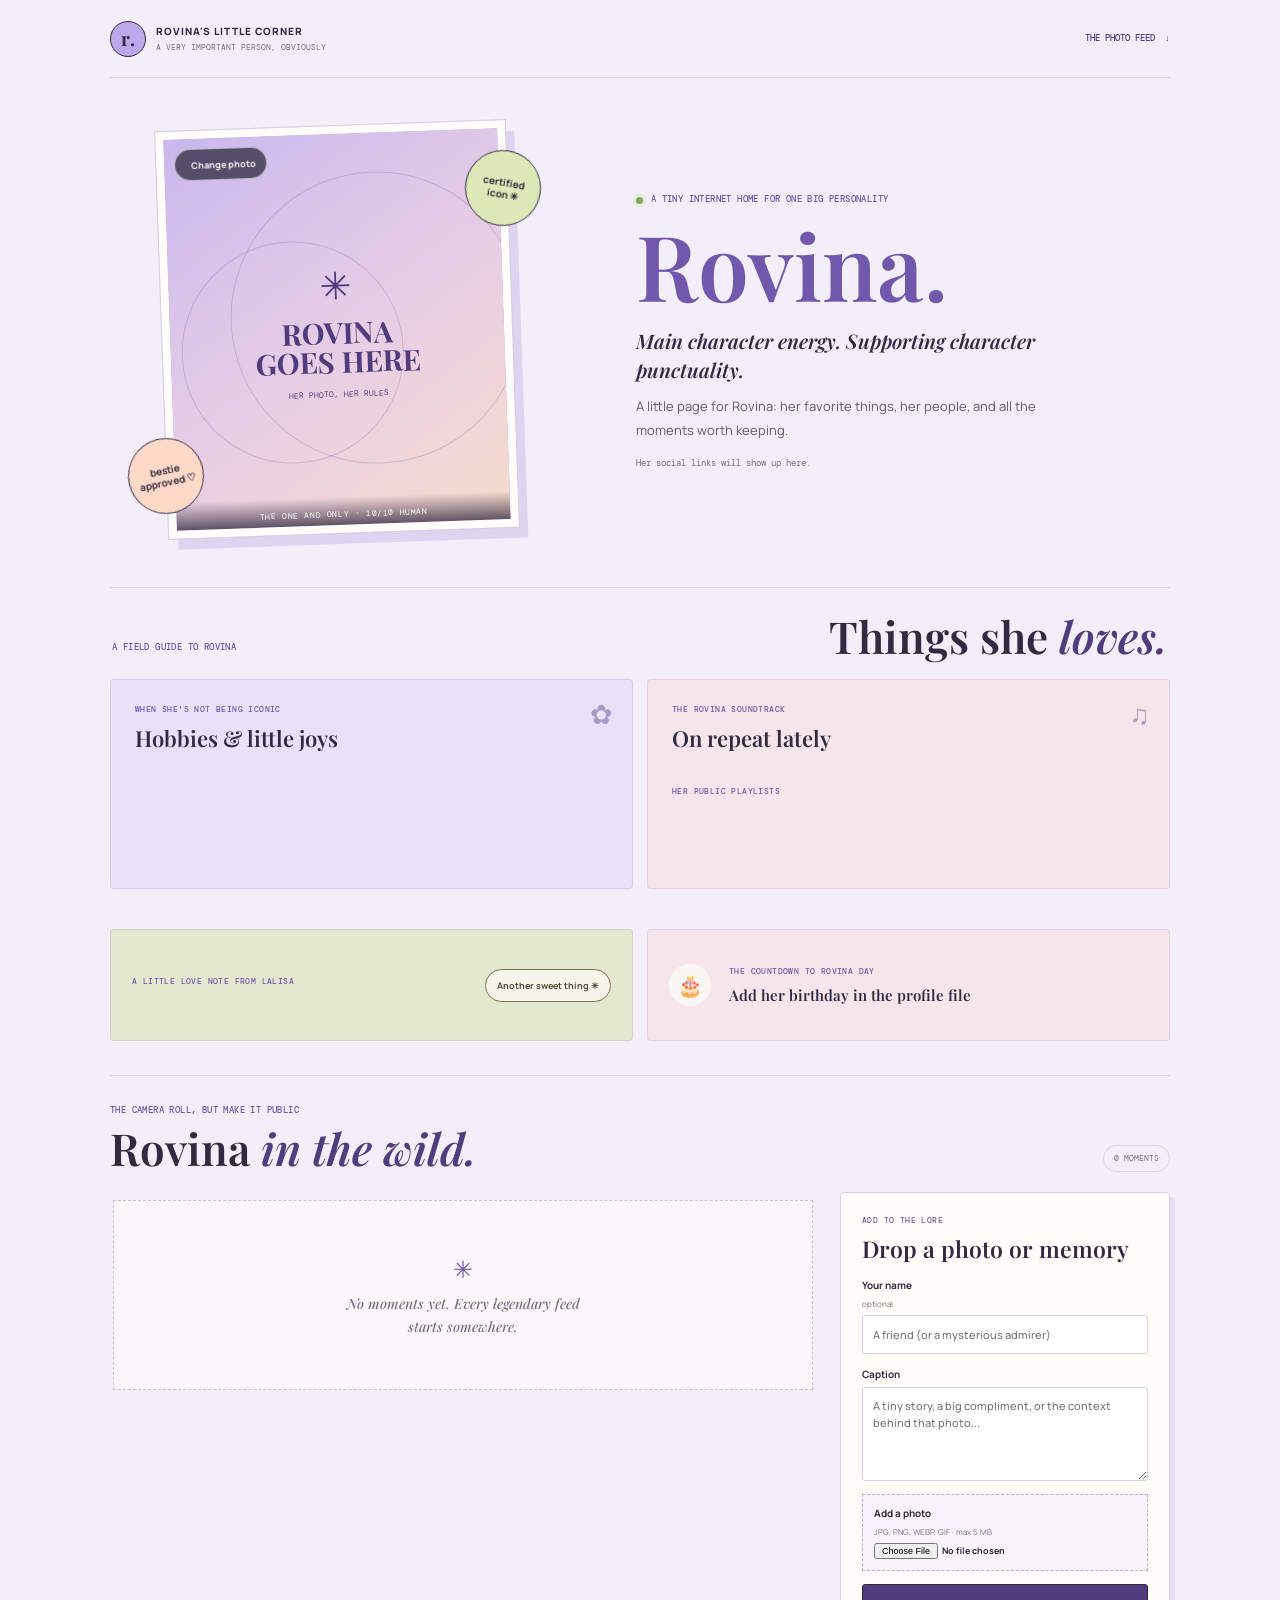
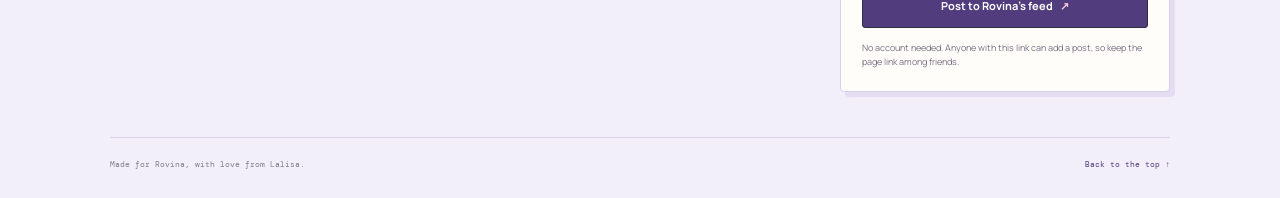
==== commit c53aaa0f: "Add portrait upload and Spotify player" ====
--- a/rovina.html
+++ b/rovina.html
@@ -9,7 +9,7 @@
   <link rel="preconnect" href="https://fonts.googleapis.com">
   <link rel="preconnect" href="https://fonts.gstatic.com" crossorigin>
   <link href="https://fonts.googleapis.com/css2?family=DM+Mono:wght@400;500&family=Manrope:wght@400;500;600;700;800&family=Playfair+Display:ital,wght@0,600;0,700;1,600&display=swap" rel="stylesheet">
-  <link rel="stylesheet" href="rovina.css?v=9">
+  <link rel="stylesheet" href="rovina.css?v=12">
 </head>
 <body>
   <header class="topbar wrap">
@@ -31,6 +31,10 @@
             <small>HER PHOTO, HER RULES</small>
           </div>
           <span class="photo-caption">THE ONE AND ONLY · 10/10 HUMAN</span>
+          <button class="change-portrait" id="change-portrait" type="button" aria-label="Change Rovina's main photo">
+            <i data-lucide="camera" aria-hidden="true"></i><span>Change photo</span>
+          </button>
+          <input id="portrait-upload" type="file" accept="image/jpeg,image/png,image/webp,image/gif" aria-label="Choose a new main photo for Rovina" hidden>
         </div>
         <button class="sticker sticker-top" id="easter-egg" type="button" aria-label="Open a tiny surprise">certified<br>icon ✳</button>
         <span class="sticker sticker-bottom" aria-hidden="true">bestie<br>approved ♡</span>
@@ -68,7 +72,7 @@
           <ul id="spotify-playlist-list" class="spotify-playlist-list"></ul>
         </div>
         <div class="spotify-embed" id="spotify-embed" hidden>
-          <iframe id="spotify-player" title="Rovina's Spotify player" loading="lazy" allow="autoplay; clipboard-write; encrypted-media; fullscreen; picture-in-picture"></iframe>
+          <iframe id="spotify-player" title="Rovina's Spotify player" loading="eager" allow="autoplay; clipboard-write; encrypted-media; fullscreen; picture-in-picture"></iframe>
         </div>
         <a id="playlist-link" class="playlist-link" hidden target="_blank" rel="noopener noreferrer">Open her playlist ↗</a>
       </article>
@@ -130,6 +134,6 @@
     <a href="#top">Back to the top ↑</a>
   </footer>
   <div class="toast" id="toast" role="status" aria-live="polite"></div>
-  <script type="module" src="rovina.js?v=11"></script>
+  <script type="module" src="rovina.js?v=16"></script>
 </body>
-</html>+</html>
--- a/rovina.css
+++ b/rovina.css
@@ -67,6 +67,9 @@
 .portrait-placeholder strong { z-index: 1; font: 700 29px/.98 var(--serif); }
 .portrait-placeholder small { z-index: 1; margin-top: 14px; font: 400 8px/1.4 var(--mono); }
 .photo-caption { position: absolute; right: 0; bottom: 0; left: 0; padding: 12px 5px 5px; background: linear-gradient(transparent, rgba(28,20,46,.68)); color: #fff; font: 400 8px/1.4 var(--mono); letter-spacing: .6px; text-align: center; }
+.change-portrait { position: absolute; z-index: 2; top: 10px; left: 10px; display: inline-flex; min-height: 32px; align-items: center; gap: 6px; padding: 6px 10px; border: 1px solid rgba(255,255,255,.58); border-radius: 99px; background: rgba(48,43,64,.76); color: #fff; cursor: pointer; font-size: 9px; font-weight: 700; backdrop-filter: blur(4px); }
+.change-portrait:hover { background: rgba(81,61,125,.92); }
+.change-portrait .lucide { width: 14px; height: 14px; }
 .sticker { position: absolute; z-index: 2; display: grid; place-content: center; width: 76px; height: 76px; border: 1px solid var(--ink); border-radius: 50%; font: 700 10px/1.2 var(--display); text-align: center; }
 .sticker-top { top: 24px; right: -29px; transform: rotate(10deg); background: var(--lime); }
 .sticker-bottom { bottom: 19px; left: -34px; transform: rotate(-12deg); background: var(--peach); }
@@ -100,19 +103,20 @@
 .hobby-tag { padding: 7px 10px; border: 1px solid rgba(81,61,125,.22); border-radius: 99px; background: rgba(255,253,249,.64); color: #51436e; font-size: 10px; line-height: 1.4; }
 .music-list { display: grid; gap: 9px; }
 .music-item { display: flex; justify-content: space-between; gap: 12px; padding-bottom: 8px; border-bottom: 1px solid rgba(81,61,125,.13); font-size: 10px; }
-.music-play-button { padding: 0; border: 0; background: transparent; color: var(--ink); cursor: pointer; font-size: 10px; font-weight: 700; text-align: left; }
+.music-play-button { padding: 0; border: 0; background: transparent; color: var(--ink); cursor: pointer; font-size: 10px; font-weight: 700; text-align: left; text-decoration: none; }
 .music-play-button::before { content: "▶"; margin-right: 7px; color: var(--purple); font-size: 8px; }
 .music-play-button:hover { color: var(--plum); text-decoration: underline; text-underline-offset: 3px; }
-.music-play-button[aria-pressed="true"]::before { content: "♫"; }
+.music-play-button[aria-current="true"]::before { content: "♫"; }
 .music-item span { color: var(--muted); text-align: right; }
 .playlist-library { margin-top: 17px; }
 .playlist-library .panel-kicker { margin-bottom: 8px; }
 .spotify-playlist-list { display: flex; flex-wrap: wrap; gap: 6px; margin: 0; padding: 0; list-style: none; }
 .spotify-playlist-item { margin: 0; }
-.playlist-play-button { max-width: 100%; padding: 6px 9px; border: 1px solid #d8cee9; border-radius: 99px; background: rgba(255,253,249,.8); color: var(--plum); cursor: pointer; font: 500 8px/1.35 var(--mono); overflow-wrap: anywhere; }
+.playlist-play-button { display: inline-block; max-width: 100%; padding: 6px 9px; border: 1px solid #d8cee9; border-radius: 99px; background: rgba(255,253,249,.8); color: var(--plum); cursor: pointer; font: 500 8px/1.35 var(--mono); overflow-wrap: anywhere; text-decoration: none; }
 .playlist-play-button::before { content: "▶"; margin-right: 5px; color: var(--purple); font-size: 7px; }
-.playlist-play-button:hover, .playlist-play-button[aria-pressed="true"] { border-color: var(--purple); background: var(--lilac); }
+.playlist-play-button:hover, .playlist-play-button[aria-current="true"] { border-color: var(--purple); background: var(--lilac); }
 .playlist-link { display: inline-block; margin-top: 13px; color: var(--plum); font: 500 9px/1.4 var(--mono); text-underline-offset: 3px; }
+.playlist-link[hidden] { display: none; }
 .spotify-embed { margin-top: 14px; overflow: hidden; border-radius: 8px; }
 .spotify-embed[hidden] { display: none; }
 .spotify-embed iframe { display: block; width: 100%; height: 152px; border: 0; }
@@ -132,11 +136,12 @@
 .feed-heading-row .eyebrow { margin-bottom: 6px; }
 .feed-count { padding: 7px 10px; border: 1px solid #d9d2e7; border-radius: 99px; color: var(--muted); font: 400 8px/1.4 var(--mono); white-space: nowrap; }
 .feed-layout { display: grid; grid-template-columns: minmax(0, 1fr) 330px; gap: 24px; align-items: start; }
-.feed-list { display: grid; grid-template-columns: repeat(2, minmax(0, 1fr)); gap: 22px 19px; padding: 5px 3px 10px; }
-.empty-feed { grid-column: 1 / -1; min-height: 190px; display: grid; place-content: center; justify-items: center; padding: 22px; border: 1px dashed #c9bddc; background: rgba(255,253,249,.56); color: var(--muted); text-align: center; }
+.feed-list { display: block; columns: 3 170px; column-gap: 18px; padding: 8px 3px 10px; }
+.empty-feed { column-span: all; min-height: 190px; display: grid; place-content: center; justify-items: center; padding: 22px; border: 1px dashed #c9bddc; background: rgba(255,253,249,.56); color: var(--muted); text-align: center; }
+.empty-feed[hidden] { display: none; }
 .empty-feed span { color: var(--purple); font-size: 24px; }
 .empty-feed p { max-width: 270px; margin: 8px 0 0; font: italic 500 14px/1.6 var(--serif); }
-.feed-card { position: relative; overflow: visible; padding: 10px 10px 8px; border: 1px solid #e4dfeb; border-radius: 2px; background: #fffefa; box-shadow: 0 3px 9px rgba(48,43,64,.12); animation: scrapbook-arrive 300ms ease-out both; transform: rotate(-1.2deg); transition: transform 160ms ease, box-shadow 160ms ease; }
+.feed-card { position: relative; display: inline-block; width: 100%; margin: 0 0 19px; break-inside: avoid; vertical-align: top; overflow: visible; padding: 10px 10px 8px; border: 1px solid #e4dfeb; border-radius: 2px; background: #fffefa; box-shadow: 0 3px 9px rgba(48,43,64,.12); animation: scrapbook-arrive 300ms ease-out both; transform: rotate(-1.2deg); transition: transform 160ms ease, box-shadow 160ms ease; }
 .feed-card:nth-child(even) { transform: rotate(1.25deg); background: #fffdfb; }
 .feed-card::before { position: absolute; z-index: 1; top: -8px; left: calc(50% - 24px); width: 48px; height: 15px; transform: rotate(-3deg); background: rgba(244,202,220,.72); box-shadow: 0 1px 2px rgba(48,43,64,.08); content: ""; }
 .feed-card:nth-child(even)::before { transform: rotate(4deg); background: rgba(188,168,235,.52); }
@@ -187,7 +192,7 @@
 @media (max-width: 820px) {
   .hero { gap: 45px; padding-inline: 10px; }
   .feed-layout { grid-template-columns: minmax(0, 1fr) 290px; gap: 16px; }
-  .feed-list { grid-template-columns: 1fr; }
+  .feed-list { column-count: 2; column-width: auto; }
 }
 @media (max-width: 620px) {
   .wrap { width: min(100% - 30px, 520px); }
@@ -209,16 +214,16 @@
   .feed-count { margin-top: 10px; }
   .feed-layout { grid-template-columns: 1fr; }
   .post-form { position: static; grid-row: 1; }
-  .feed-list { grid-template-columns: repeat(2, minmax(0, 1fr)); gap: 18px 13px; }
+  .feed-list { column-count: 2; column-width: auto; column-gap: 13px; }
   .delight-row { grid-template-columns: 1fr; gap: 10px; padding-bottom: 26px; }
   .daily-fact, .birthday-card { min-height: 98px; padding: 15px; }
   .footer { flex-direction: column; gap: 8px; }
 }
 @media (max-width: 400px) {
-  .feed-list { grid-template-columns: 1fr; }
+  .feed-list { column-count: 1; }
   .feed-count { font-size: 7px; }
   .section-heading h2, .feed-heading-row h2 { font-size: 30px; }
 }
 @media (prefers-reduced-motion: reduce) {
   *, *::before, *::after { scroll-behavior: auto !important; animation-duration: .01ms !important; transition-duration: .01ms !important; }
-}+}
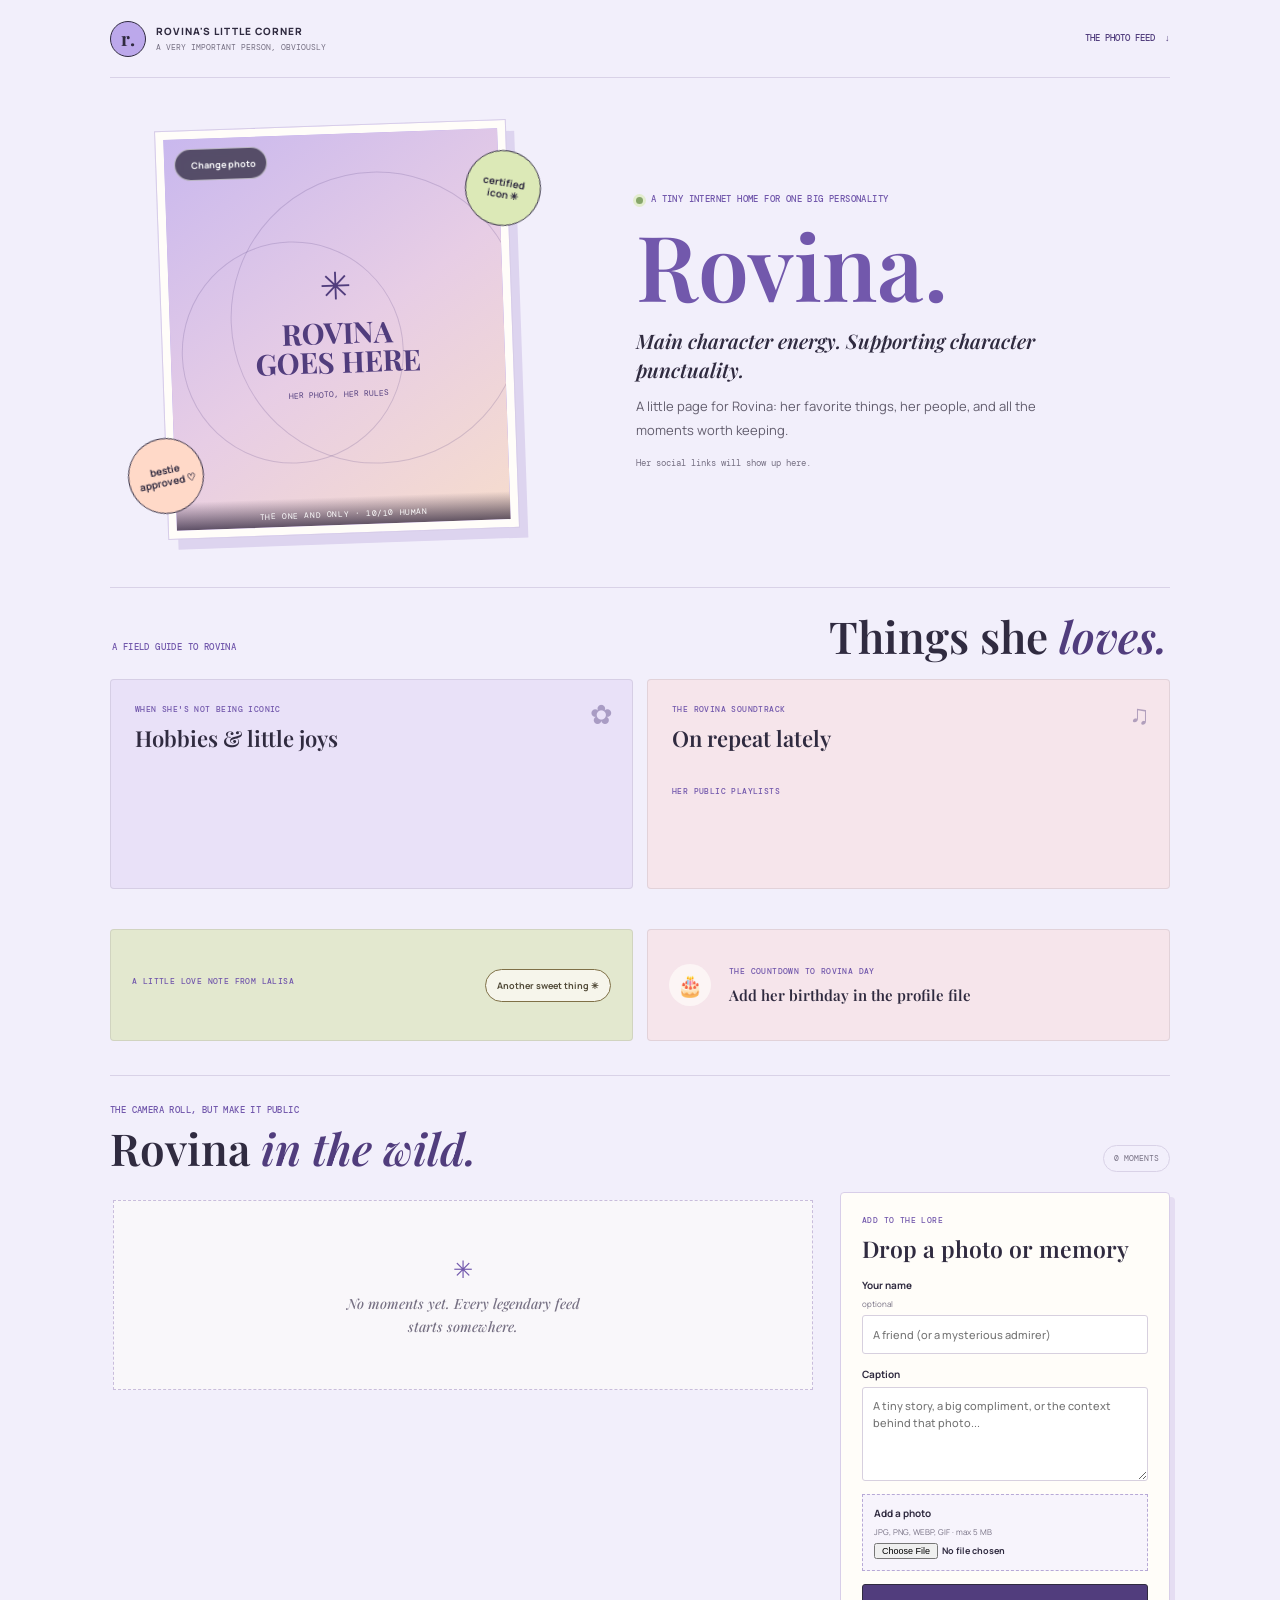
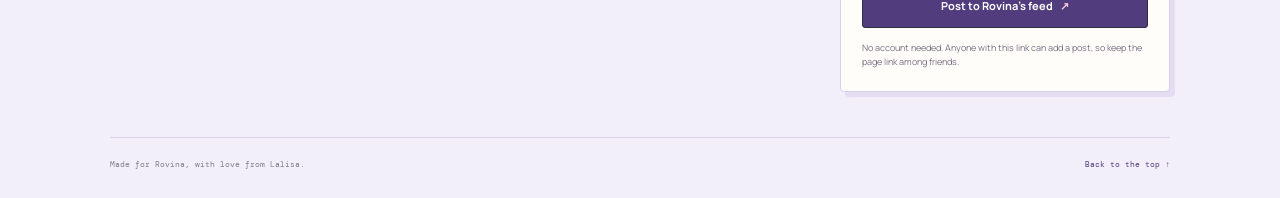
==== commit cf3989c3: "Add portrait crop and adjustment controls" ====
--- a/rovina.html
+++ b/rovina.html
@@ -4,7 +4,14 @@
   <meta charset="utf-8">
   <meta name="viewport" content="width=device-width, initial-scale=1">
   <meta name="theme-color" content="#f2effb">
-  <meta name="description" content="A little corner of the internet, all about Rovina.">
+  <meta name="description" content="Sudut kecil berisi cerita dan kenangan Rovina.">
+  <meta property="og:type" content="website">
+  <meta property="og:site_name" content="Rovina's Little Corner">
+  <meta property="og:title" content="Rovina's Little Corner">
+  <meta property="og:description" content="Sudut kecil berisi cerita dan kenangan Rovina.">
+  <meta property="og:url" content="https://imliso.github.io/rovina-little-corner/rovina.html">
+  <meta property="og:locale" content="id_ID">
+  <meta name="twitter:card" content="summary">
   <title>Rovina's Little Corner</title>
   <link rel="preconnect" href="https://fonts.googleapis.com">
   <link rel="preconnect" href="https://fonts.gstatic.com" crossorigin>
@@ -133,7 +140,24 @@
     <span>Made for Rovina, with love from Lalisa.</span>
     <a href="#top">Back to the top ↑</a>
   </footer>
+  <dialog class="crop-dialog" id="portrait-crop-dialog" aria-labelledby="portrait-crop-title">
+    <div class="crop-dialog-content">
+      <p class="panel-kicker">MAIN PHOTO</p>
+      <h2 id="portrait-crop-title">Crop and adjust</h2>
+      <div class="portrait-crop-stage" id="portrait-crop-stage" aria-label="Drag the photo to adjust its crop">
+        <img id="portrait-crop-image" alt="Photo being cropped">
+      </div>
+      <p class="crop-help">Drag to reposition, then adjust the zoom.</p>
+      <label class="crop-zoom-label" for="portrait-crop-zoom">Zoom
+        <input id="portrait-crop-zoom" type="range" min="1" max="3" step="0.01" value="1">
+      </label>
+      <div class="crop-actions">
+        <button class="crop-cancel" id="portrait-crop-cancel" type="button">Cancel</button>
+        <button class="crop-apply" id="portrait-crop-apply" type="button">Use this crop</button>
+      </div>
+    </div>
+  </dialog>
   <div class="toast" id="toast" role="status" aria-live="polite"></div>
-  <script type="module" src="rovina.js?v=16"></script>
+  <script type="module" src="rovina.js?v=17"></script>
 </body>
 </html>
--- a/rovina.css
+++ b/rovina.css
@@ -70,6 +70,21 @@
 .change-portrait { position: absolute; z-index: 2; top: 10px; left: 10px; display: inline-flex; min-height: 32px; align-items: center; gap: 6px; padding: 6px 10px; border: 1px solid rgba(255,255,255,.58); border-radius: 99px; background: rgba(48,43,64,.76); color: #fff; cursor: pointer; font-size: 9px; font-weight: 700; backdrop-filter: blur(4px); }
 .change-portrait:hover { background: rgba(81,61,125,.92); }
 .change-portrait .lucide { width: 14px; height: 14px; }
+.crop-dialog { width: min(420px, calc(100vw - 28px)); max-width: none; max-height: calc(100vh - 28px); padding: 0; overflow: auto; border: 1px solid #d8cee9; border-radius: 8px; background: var(--paper); color: var(--ink); box-shadow: 0 18px 60px rgba(32,22,47,.28); }
+.crop-dialog::backdrop { background: rgba(32,22,47,.62); backdrop-filter: blur(3px); }
+.crop-dialog-content { padding: 20px; }
+.crop-dialog h2 { margin: 5px 0 16px; font: 600 24px/1.2 var(--serif); }
+.portrait-crop-stage { position: relative; width: min(100%, 300px); aspect-ratio: 4 / 4.65; margin: 0 auto; overflow: hidden; border: 2px solid var(--plum); background: #ded5f1; touch-action: none; cursor: grab; }
+.portrait-crop-stage:active { cursor: grabbing; }
+.portrait-crop-stage img { position: absolute; max-width: none; max-height: none; user-select: none; pointer-events: none; }
+.crop-help { margin: 10px 0 15px; color: var(--muted); font-size: 11px; text-align: center; }
+.crop-zoom-label { display: grid; grid-template-columns: auto 1fr; align-items: center; gap: 12px; font-size: 11px; font-weight: 700; }
+.crop-zoom-label input { width: 100%; accent-color: var(--purple); }
+.crop-actions { display: flex; justify-content: flex-end; gap: 9px; margin-top: 18px; }
+.crop-actions button { min-height: 38px; padding: 8px 12px; border: 1px solid var(--plum); border-radius: 4px; cursor: pointer; font-size: 11px; font-weight: 700; }
+.crop-cancel { background: var(--paper); }
+.crop-apply { background: var(--plum); color: white; }
+.crop-actions button:disabled { cursor: wait; opacity: .65; }
 .sticker { position: absolute; z-index: 2; display: grid; place-content: center; width: 76px; height: 76px; border: 1px solid var(--ink); border-radius: 50%; font: 700 10px/1.2 var(--display); text-align: center; }
 .sticker-top { top: 24px; right: -29px; transform: rotate(10deg); background: var(--lime); }
 .sticker-bottom { bottom: 19px; left: -34px; transform: rotate(-12deg); background: var(--peach); }
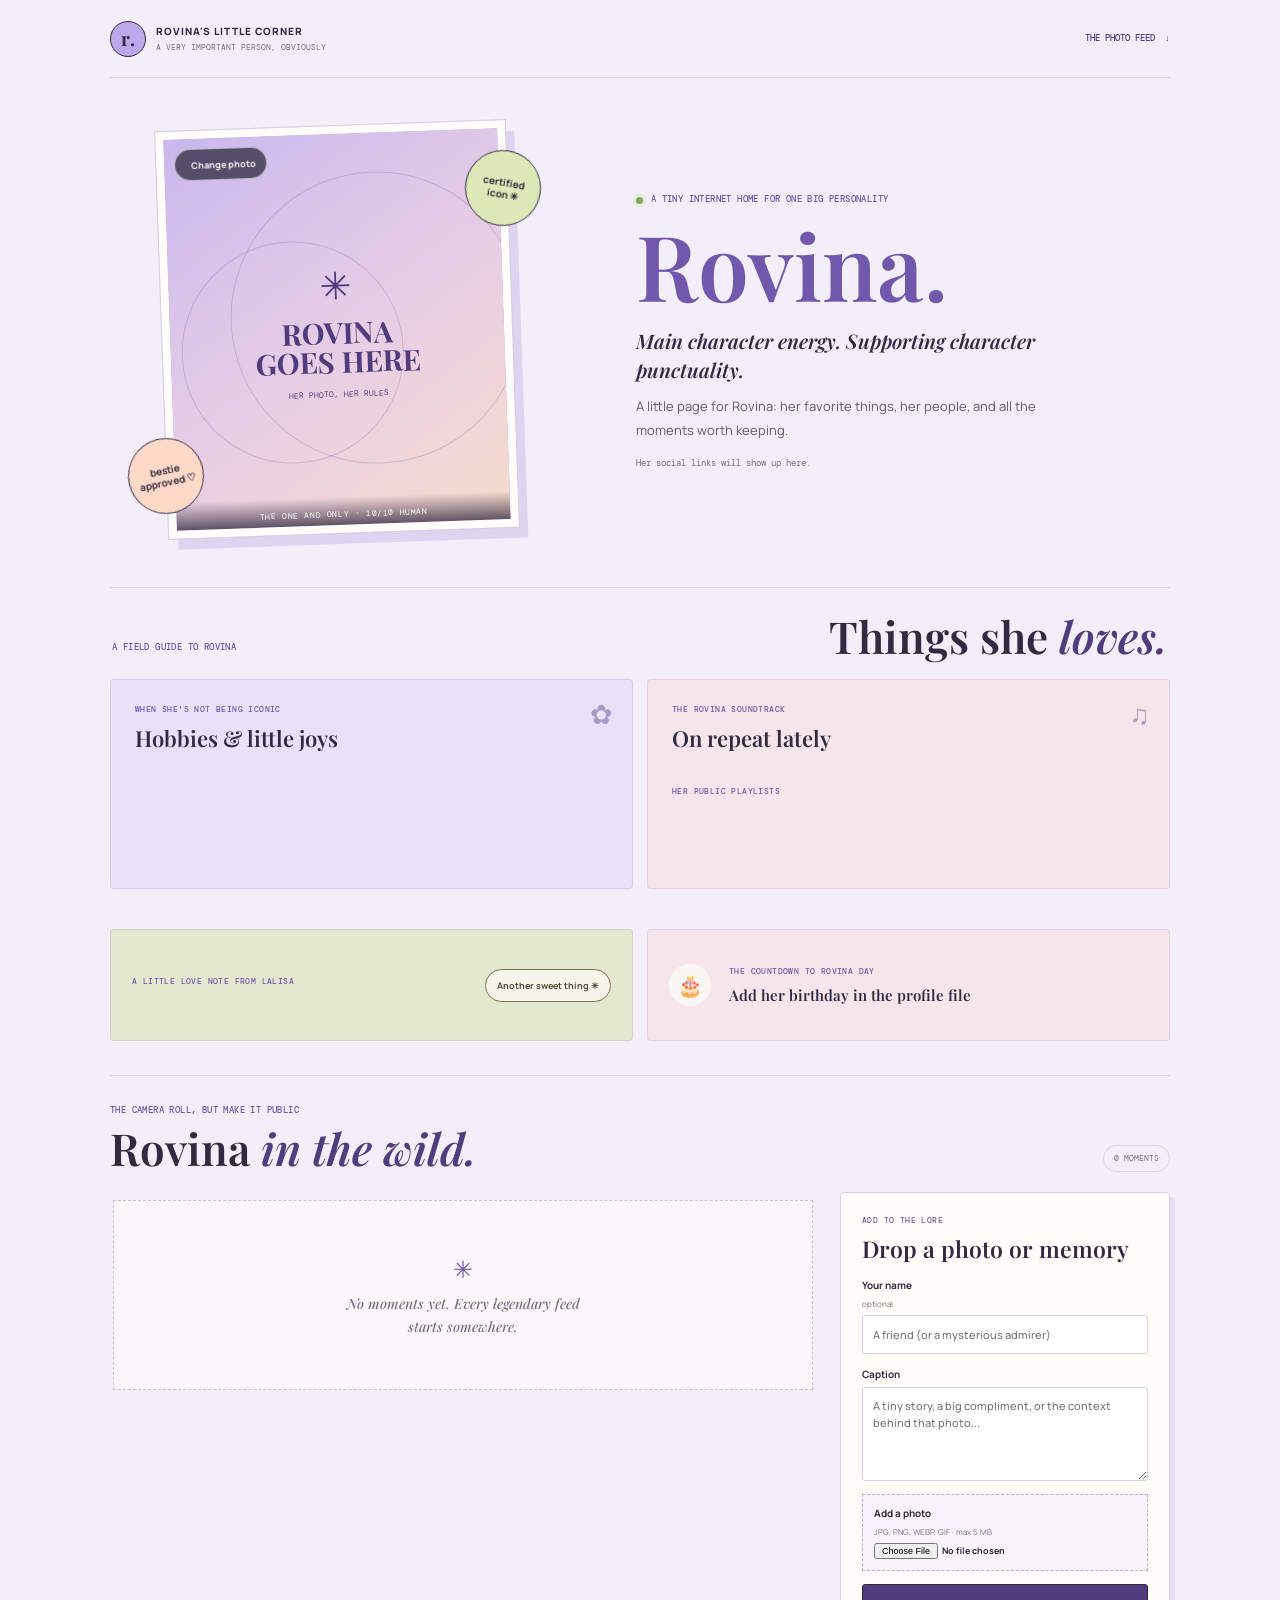
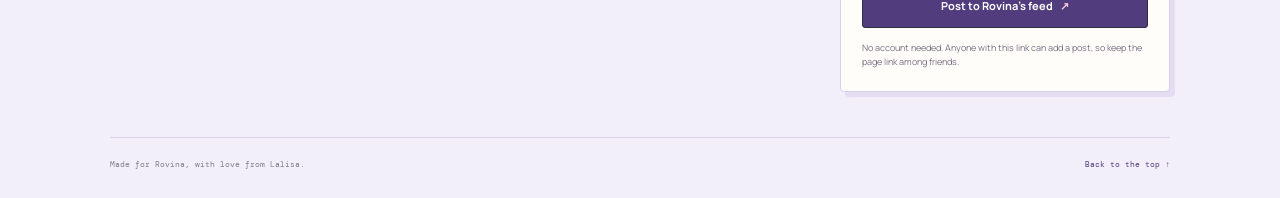
==== commit 96367f1b: "Publish latest profile edits safely" ====
--- a/rovina.html
+++ b/rovina.html
@@ -4,11 +4,11 @@
   <meta charset="utf-8">
   <meta name="viewport" content="width=device-width, initial-scale=1">
   <meta name="theme-color" content="#f2effb">
-  <meta name="description" content="Sudut kecil berisi cerita dan kenangan Rovina.">
+  <meta name="description" content="saya hi bb">
   <meta property="og:type" content="website">
   <meta property="og:site_name" content="Rovina's Little Corner">
   <meta property="og:title" content="Rovina's Little Corner">
-  <meta property="og:description" content="Sudut kecil berisi cerita dan kenangan Rovina.">
+  <meta property="og:description" content="saya hi bb">
   <meta property="og:url" content="https://imliso.github.io/rovina-little-corner/rovina.html">
   <meta property="og:locale" content="id_ID">
   <meta name="twitter:card" content="summary">
@@ -158,6 +158,6 @@
     </div>
   </dialog>
   <div class="toast" id="toast" role="status" aria-live="polite"></div>
-  <script type="module" src="rovina.js?v=17"></script>
+  <script type="module" src="rovina.js?v=18"></script>
 </body>
 </html>
